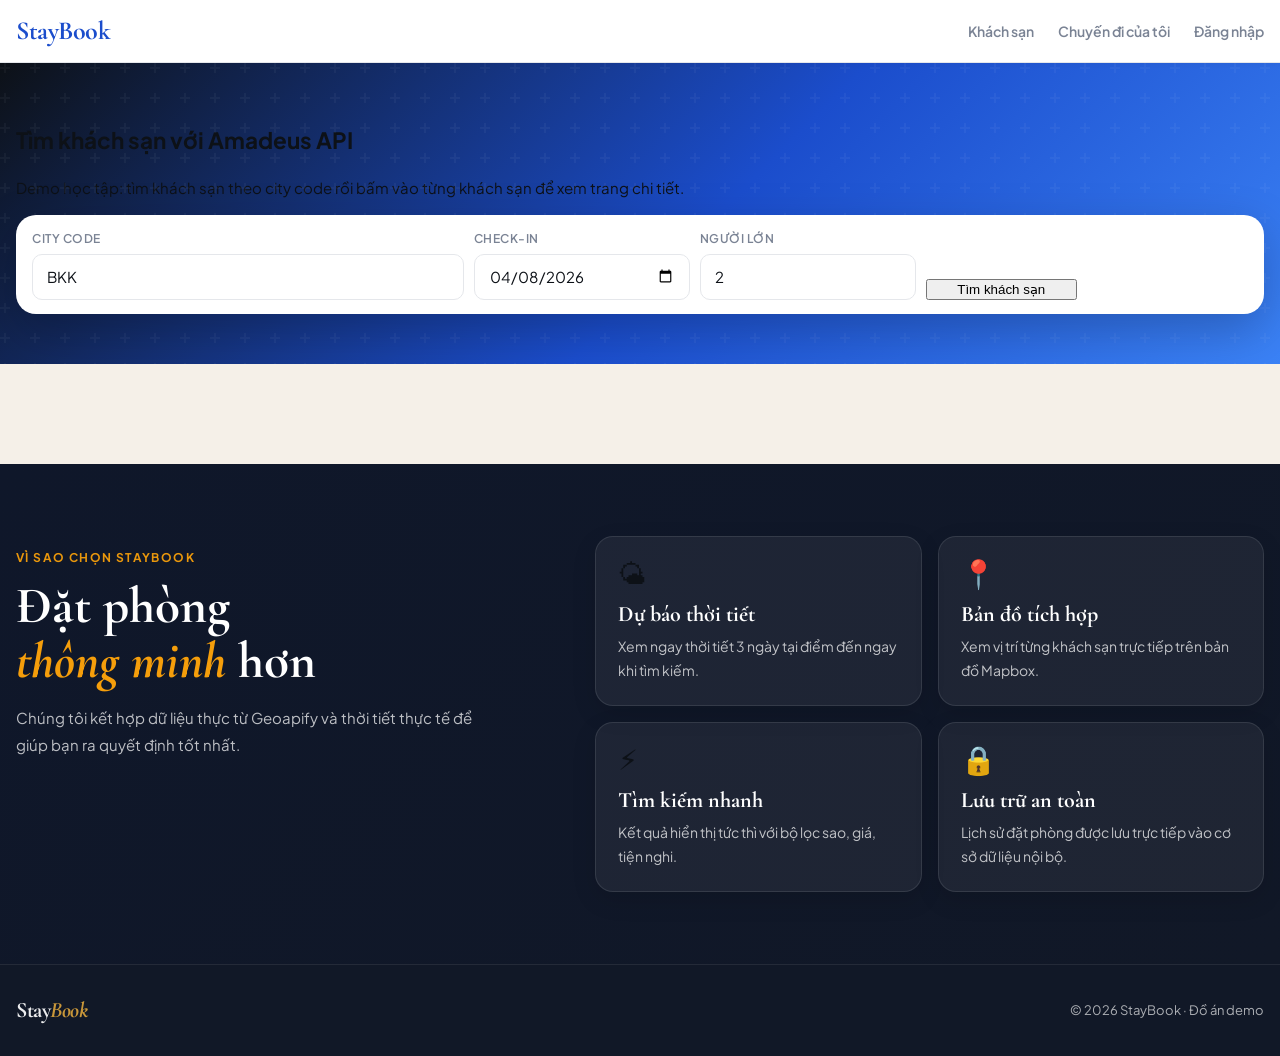
==== templates/index.html @ 20dc6d10 "Resolve merge conflict" ====
<html lang="vi">
<head>
    <meta charset="UTF-8" />
    <meta name="viewport" content="width=device-width, initial-scale=1" />
    <title>StayBook – Tìm khách sạn</title>
    <link rel="preconnect" href="https://fonts.googleapis.com">
    <link href="https://fonts.googleapis.com/css2?family=Cormorant+Garamond:ital,wght@0,400;0,600;0,700;1,400;1,600&family=Plus+Jakarta+Sans:wght@400;500;600;700&display=swap" rel="stylesheet">
    <link rel="stylesheet" href="/static/css/style.css" />
</head>
<body data-page="hotel-list">
    <header class="topbar">
        <div class="container topbar-inner">
            <div class="brand">StayBook</div>
            <nav class="topnav">
                <a href="/">Khách sạn</a>
                <a href="#">Chuyến đi của tôi</a>
                <a href="/auth-page">Đăng nhập</a>
            </nav>
        </div>
    </header>

    <main class="page">
        <section class="search-hero">
            <div class="container">
                <h1>Tìm khách sạn với Amadeus API</h1>
                <p>Demo học tập: tìm khách sạn theo city code rồi bấm vào từng khách sạn để xem trang chi tiết.</p>

                <div class="search-panel">
                    <div class="field">
                        <label>City code</label>
                        <input id="cityCode" value="BKK" placeholder="Ví dụ: BKK, PAR, SGN" />
                    </div>

                    <div class="field">
                        <label>Check-in</label>
                        <input id="checkInDate" type="date" value="2026-04-08" />
                    </div>

                    <div class="field">
                        <label>Người lớn</label>
                        <input id="adults" type="number" min="1" max="9" value="2" />
                    </div>

                    <button id="searchBtn" class="primary-btn">Tìm khách sạn</button>
                </div>
            </div>
        </section>

        <section class="container">
            <div id="hotelResults" class="hotel-grid"></div>
        </section>
    </main>
</div>

<section class="why-section">
  <div class="why-left">
    <p class="section-label">Vì sao chọn StayBook</p>
    <h2 class="section-heading">Đặt phòng<br><em>thông minh</em> hơn</h2>
    <p>Chúng tôi kết hợp dữ liệu thực từ Geoapify và thời tiết thực tế để giúp bạn ra quyết định tốt nhất.</p>
  </div>

  <div class="why-cards">
    <div class="why-card">
      <div class="why-icon">🌤</div>
      <div class="why-title">Dự báo thời tiết</div>
      <div class="why-desc">Xem ngay thời tiết 3 ngày tại điểm đến ngay khi tìm kiếm.</div>
    </div>
    <div class="why-card">
      <div class="why-icon">📍</div>
      <div class="why-title">Bản đồ tích hợp</div>
      <div class="why-desc">Xem vị trí từng khách sạn trực tiếp trên bản đồ Mapbox.</div>
    </div>
    <div class="why-card">
      <div class="why-icon">⚡</div>
      <div class="why-title">Tìm kiếm nhanh</div>
      <div class="why-desc">Kết quả hiển thị tức thì với bộ lọc sao, giá, tiện nghi.</div>
    </div>
    <div class="why-card">
      <div class="why-icon">🔒</div>
      <div class="why-title">Lưu trữ an toàn</div>
      <div class="why-desc">Lịch sử đặt phòng được lưu trực tiếp vào cơ sở dữ liệu nội bộ.</div>
    </div>
  </div>
</section>

<footer class="footer">
  <a class="brand" href="/">Stay<em>Book</em></a>
  <span>© 2026 StayBook · Đồ án demo</span>
</footer>

<script src="/static/js/hotel.js?v=3"></script>
</body>
</html>
---- static/css/style.css ----
/* ===== FONTS ===== */
@import url('https://fonts.googleapis.com/css2?family=Cormorant+Garamond:ital,wght@0,400;0,600;0,700;1,400;1,600&family=Plus+Jakarta+Sans:wght@400;500;600;700&display=swap');

/* ===== RESET & BASE ===== */
*, *::before, *::after { box-sizing: border-box; }

:root {
  --primary: #1b4dcc;
  --primary-dark: #123599;
  --primary-light: #ebf0ff;
  --accent: #c9973a;
  --text: #0d1117;
  --text-muted: #7a8394;
  --border: #e5e7eb;
  --bg: #f5f0e8;
  --white: #ffffff;
  --card-shadow: 0 2px 16px rgba(27, 77, 204, 0.08);
  --card-shadow-hover: 0 8px 32px rgba(27, 77, 204, 0.16);
  --radius: 14px;
  --radius-sm: 8px;
  --font-display: 'Cormorant Garamond', Georgia, serif;
  --font-body: 'Plus Jakarta Sans', system-ui, sans-serif;
}

body {
  margin: 0;
  font-family: var(--font-body);
  color: var(--text);
  background: var(--bg);
  font-size: 15px;
  line-height: 1.6;
}

a { color: inherit; text-decoration: none; }
.hidden { display: none !important; }

.container {
  width: min(1280px, calc(100% - 32px));
  margin: 0 auto;
}

/* ===== TOPBAR ===== */
.topbar {
  background: var(--white);
  border-bottom: 1px solid var(--border);
  position: sticky;
  top: 0;
  z-index: 100;
  box-shadow: 0 1px 8px rgba(0, 0, 0, 0.06);
}

.topbar-inner {
  display: flex;
  align-items: center;
  justify-content: space-between;
  height: 62px;
}

.brand {
  font-family: var(--font-display);
  font-size: 26px;
  font-weight: 700;
  color: var(--primary);
  letter-spacing: -0.5px;
}

.brand span,
.brand em {
  color: #c9973a;
  font-style: italic;
}

.topnav {
  display: flex;
  gap: 24px;
  font-size: 14px;
  font-weight: 600;
  color: var(--text-muted);
}

.topnav a:hover,
.topnav a.active {
  color: var(--primary);
}

/* ===== SEARCH HERO ===== */
.search-hero {
  background: linear-gradient(135deg, #0d1117 0%, #1b4dcc 55%, #3b82f6 100%);
  padding: 40px 0 50px;
  position: relative;
  overflow: hidden;
}

.search-hero::before {
  content: '';
  position: absolute;
  inset: 0;
  background: url("data:image/svg+xml,%3Csvg width='60' height='60' viewBox='0 0 60 60' xmlns='http://www.w3.org/2000/svg'%3E%3Cg fill='none' fill-rule='evenodd'%3E%3Cg fill='%23ffffff' fill-opacity='0.04'%3E%3Cpath d='M36 34v-4h-2v4h-4v2h4v4h2v-4h4v-2h-4zm0-30V0h-2v4h-4v2h4v4h2V6h4V4h-4zM6 34v-4H4v4H0v2h4v4h2v-4h4v-2H6zM6 4V0H4v4H0v2h4v4h2V6h4V4H6z'/%3E%3C/g%3E%3C/g%3E%3C/svg%3E");
}

.hero-text {
  color: white;
  margin-bottom: 24px;
  position: relative;
}

.hero-text h1 {
  font-family: var(--font-display);
  font-size: 42px;
  font-weight: 700;
  margin: 0 0 8px;
  line-height: 1.1;
  letter-spacing: -0.5px;
}

.hero-text h1 em {
  font-style: italic;
  color: #c9973a;
}

.hero-text p {
  margin: 0;
  opacity: 0.85;
  font-size: 16px;
}

/* ===== SEARCH PANEL ===== */
.search-panel {
  background: var(--white);
  border-radius: 20px;
  padding: 14px 16px;
  display: grid;
  grid-template-columns: 2fr 1fr 1fr 0.7fr 0.7fr auto;
  gap: 10px;
  align-items: end;
  box-shadow: 0 16px 48px rgba(0, 0, 0, 0.22);
  position: relative;
}

.field {
  display: flex;
  flex-direction: column;
  gap: 5px;
}

.field label {
  font-size: 12px;
  font-weight: 600;
  color: var(--text-muted);
  text-transform: uppercase;
  letter-spacing: 0.5px;
}

.field input {
  height: 46px;
  border: 1.5px solid var(--border);
  border-radius: 10px;
  padding: 0 14px;
  font-size: 15px;
  font-family: var(--font-body);
  color: var(--text);
  transition: border-color 0.2s;
  background: var(--white);
}

.field input:focus {
  outline: none;
  border-color: var(--primary);
  box-shadow: 0 0 0 3px rgba(26, 86, 219, 0.1);
}

/* ===== BUTTONS ===== */
.search-btn {
  height: 46px;
  border-radius: 10px;
  border: none;
  padding: 0 22px;
  font-weight: 700;
  font-size: 15px;
  font-family: var(--font-body);
  cursor: pointer;
  background: var(--primary);
  color: white;
  display: flex;
  align-items: center;
  gap: 8px;
  transition: background 0.2s, transform 0.15s;
  white-space: nowrap;
}

.search-btn:hover {
  background: var(--primary-dark);
  transform: translateY(-1px);
}

.search-btn.block-btn {
  width: 100%;
  justify-content: center;
  margin-top: 10px;
  height: 48px;
}

.ghost-btn {
  height: 48px;
  border-radius: 10px;
  border: 1.5px solid var(--primary);
  padding: 0 18px;
  font-weight: 600;
  font-size: 14px;
  font-family: var(--font-body);
  cursor: pointer;
  background: transparent;
  color: var(--primary);
  width: 100%;
  margin-top: 8px;
  transition: background 0.2s;
}

.ghost-btn:hover {
  background: var(--primary-light);
}

/* ===== MAIN LAYOUT ===== */
.main-layout {
  display: grid;
  grid-template-columns: 280px 1fr;
  gap: 24px;
  padding: 28px 0 60px;
  align-items: start;
}

/* ===== SIDEBAR ===== */
.sidebar {
  display: flex;
  flex-direction: column;
  gap: 12px;
}

.widget {
  background: var(--white);
  border: 1px solid var(--border);
  border-radius: var(--radius);
  padding: 16px 18px;
  box-shadow: var(--card-shadow);
}

.widget-title {
  font-size: 13px;
  font-weight: 700;
  color: var(--text);
  text-transform: uppercase;
  letter-spacing: 0.6px;
  margin-bottom: 12px;
}

/* ===== WEATHER ===== */
.weather-widget {
  background: linear-gradient(135deg, #1a56db, #3b82f6);
  color: white;
  border: none;
}

.weather-widget .widget-title {
  color: rgba(255, 255, 255, 0.75);
}

.weather-loading {
  display: flex;
  align-items: center;
  gap: 10px;
  color: rgba(255, 255, 255, 0.8);
  font-size: 14px;
}

.weather-content {
  width: 100%;
  display: flex;
  flex-direction: column;
  gap: 8px;
}

.weather-main {
  display: flex;
  align-items: center;
  gap: 12px;
}

.weather-temp {
  font-size: 44px;
  font-weight: 900;
  font-family: var(--font-display);
  color: white;
  line-height: 1;
}

.weather-icon {
  font-size: 40px;
}

.weather-city {
  font-size: 15px;
  font-weight: 600;
  color: white;
}

.weather-desc {
  font-size: 13px;
  color: rgba(255, 255, 255, 0.8);
  text-transform: capitalize;
}

.weather-row {
  display: flex;
  gap: 12px;
  flex-wrap: wrap;
  margin-top: 4px;
  padding-top: 10px;
  border-top: 1px solid rgba(255, 255, 255, 0.2);
}

.weather-pill {
  background: rgba(255, 255, 255, 0.18);
  border-radius: 20px;
  padding: 3px 10px;
  font-size: 12px;
  color: white;
  font-weight: 500;
}

.weather-error {
  color: rgba(255, 255, 255, 0.7);
  font-size: 13px;
}

.forecast-grid {
  display: grid;
  grid-template-columns: 1fr;
  gap: 10px;
}

.forecast-day {
  width: 100%;
  background: rgba(255, 255, 255, 0.12);
  border: 1px solid rgba(255, 255, 255, 0.14);
  border-radius: 14px;
  padding: 14px 16px;
  text-align: center;
}

.forecast-date {
  font-weight: 700;
  margin-bottom: 6px;
}

.forecast-temp {
  font-weight: 700;
  margin-top: 4px;
}

.forecast-desc {
  font-size: 13px;
  opacity: 0.95;
  margin-top: 4px;
}

.forecast-meta {
  font-size: 12px;
  opacity: 0.85;
  margin-top: 6px;
}

/* ===== FILTERS ===== */
.range-labels {
  display: flex;
  justify-content: space-between;
  font-size: 12px;
  color: var(--text-muted);
  margin-bottom: 8px;
}

.range-input {
  width: 100%;
  -webkit-appearance: none;
  height: 4px;
  background: var(--border);
  border-radius: 4px;
  outline: none;
}

.range-input::-webkit-slider-thumb {
  -webkit-appearance: none;
  width: 18px;
  height: 18px;
  border-radius: 50%;
  background: var(--primary);
  cursor: pointer;
  border: 2px solid white;
  box-shadow: 0 0 0 2px var(--primary);
}

.star-filter {
  display: flex;
  flex-direction: column;
  gap: 6px;
}

.star-chip {
  display: flex;
  align-items: center;
  gap: 8px;
  padding: 8px 10px;
  border-radius: var(--radius-sm);
  cursor: pointer;
  font-size: 14px;
  transition: background 0.15s;
  color: var(--text);
}

.star-chip:hover {
  background: var(--primary-light);
}

.star-chip input {
  accent-color: var(--primary);
  cursor: pointer;
}

.star-chip.active {
  background: var(--primary-light);
  color: var(--primary);
  font-weight: 600;
}

.amenity-list {
  display: flex;
  flex-direction: column;
  gap: 4px;
}

.amenity-item {
  display: flex;
  align-items: center;
  gap: 8px;
  padding: 7px 10px;
  border-radius: var(--radius-sm);
  cursor: pointer;
  font-size: 14px;
  transition: background 0.15s;
}

.amenity-item:hover {
  background: var(--primary-light);
}

.amenity-item input {
  accent-color: var(--primary);
  cursor: pointer;
}

.apply-filter-btn {
  background: var(--primary);
  color: white;
  border: none;
  border-radius: var(--radius);
  padding: 12px;
  font-weight: 700;
  font-size: 14px;
  font-family: var(--font-body);
  cursor: pointer;
  transition: background 0.2s;
}

.apply-filter-btn:hover {
  background: var(--primary-dark);
}

/* ===== RESULTS AREA ===== */
.results-area {
  min-width: 0;
}

.results-topbar {
  display: flex;
  align-items: center;
  justify-content: space-between;
  margin-bottom: 16px;
  padding: 10px 14px;
  background: var(--white);
  border-radius: var(--radius);
  border: 1px solid var(--border);
}

.results-count {
  font-weight: 600;
  color: var(--text);
}

.results-count strong {
  color: var(--primary);
}

.sort-row {
  display: flex;
  align-items: center;
  gap: 8px;
  font-size: 14px;
  color: var(--text-muted);
}

.sort-select {
  border: 1.5px solid var(--border);
  border-radius: var(--radius-sm);
  padding: 6px 10px;
  font-size: 14px;
  font-family: var(--font-body);
  color: var(--text);
  background: var(--white);
  cursor: pointer;
}

.sort-select:focus {
  outline: none;
  border-color: var(--primary);
}

/* ===== HOTEL LIST ===== */
.hotel-list {
  display: flex;
  flex-direction: column;
  gap: 14px;
}

.hotel-card {
  background: var(--white);
  border: 1px solid var(--border);
  border-radius: var(--radius);
  box-shadow: var(--card-shadow);
  display: grid;
  grid-template-columns: 240px 1fr auto;
  overflow: hidden;
  transition: box-shadow 0.2s, transform 0.2s;
  animation: slideIn 0.3s ease forwards;
  opacity: 0;
}

@keyframes slideIn {
  from {
    opacity: 0;
    transform: translateY(12px);
  }
  to {
    opacity: 1;
    transform: translateY(0);
  }
}

.hotel-card:hover {
  box-shadow: var(--card-shadow-hover);
  transform: translateY(-2px);
}

.hotel-card-image {
  position: relative;
  background: #dbeafe;
  overflow: hidden;
  min-height: 200px;
}

.hotel-card-image img {
  width: 100%;
  height: 100%;
  object-fit: cover;
  display: block;
  transition: transform 0.4s;
}

.hotel-card:hover .hotel-card-image img {
  transform: scale(1.05);
}

.image-placeholder {
  width: 100%;
  height: 100%;
  display: grid;
  place-items: center;
  color: #1d4ed8;
  font-size: 36px;
  background: linear-gradient(135deg, #dbeafe, #bfdbfe);
}

.hotel-card-body {
  padding: 18px 20px;
  display: flex;
  flex-direction: column;
  gap: 8px;
  min-width: 0;
}

.hotel-card-body h3 {
  margin: 0;
  font-size: 18px;
  font-weight: 700;
  color: var(--text);
  white-space: nowrap;
  overflow: hidden;
  text-overflow: ellipsis;
}

.hotel-location {
  display: flex;
  align-items: center;
  gap: 4px;
  font-size: 13px;
  color: var(--text-muted);
}

.hotel-location svg {
  flex-shrink: 0;
}

.hotel-highlights {
  display: flex;
  gap: 6px;
  flex-wrap: wrap;
  margin-top: 4px;
}

.highlight-tag {
  background: var(--primary-light);
  color: var(--primary);
  border-radius: 20px;
  padding: 3px 10px;
  font-size: 12px;
  font-weight: 600;
}

.hotel-country-tag {
  background: #f0fdf4;
  color: #15803d;
  border-radius: 20px;
  padding: 3px 10px;
  font-size: 12px;
  font-weight: 600;
}

.hotel-amenities-preview {
  display: flex;
  gap: 12px;
  flex-wrap: wrap;
  margin-top: 4px;
  font-size: 13px;
  color: var(--text-muted);
}

.amenity-icon {
  display: flex;
  align-items: center;
  gap: 4px;
}

.hotel-card-price {
  padding: 16px 18px;
  display: flex;
  flex-direction: column;
  align-items: flex-end;
  justify-content: space-between;
  min-width: 180px;
  border-left: 1px solid var(--border);
  background: #fafbff;
}

.price-night {
  font-size: 11px;
  color: var(--text-muted);
  text-align: right;
  font-weight: 500;
}

.price-value {
  font-size: 26px;
  font-weight: 800;
  color: var(--accent);
  text-align: right;
  line-height: 1.1;
}

.price-note {
  font-size: 11px;
  color: var(--text-muted);
  text-align: right;
}

.card-detail-btn {
  display: inline-flex;
  align-items: center;
  justify-content: center;
  background: var(--primary);
  color: white;
  border-radius: 10px;
  padding: 10px 18px;
  font-weight: 700;
  font-size: 14px;
  transition: background 0.2s;
  white-space: nowrap;
}

.card-detail-btn:hover {
  background: var(--primary-dark);
}

.rating-badge {
  display: inline-flex;
  align-items: center;
  gap: 6px;
  background: #16a34a;
  color: white;
  border-radius: 8px;
  padding: 4px 10px;
  font-size: 13px;
  font-weight: 700;
}

.rating-badge.no-rating {
  background: #94a3b8;
}

/* ===== EMPTY / LOADING ===== */
.empty-state {
  background: var(--white);
  border: 1px solid var(--border);
  border-radius: var(--radius);
  padding: 60px 24px;
  text-align: center;
}

.empty-icon {
  font-size: 56px;
  margin-bottom: 12px;
}

.empty-state p {
  color: var(--text-muted);
  font-size: 15px;
}

.loading-card,
.empty-card {
  background: var(--white);
  border: 1px solid var(--border);
  border-radius: var(--radius);
  padding: 40px 24px;
  text-align: center;
  color: var(--text-muted);
  display: flex;
  align-items: center;
  justify-content: center;
  gap: 12px;
}

.spinner {
  width: 22px;
  height: 22px;
  border: 2.5px solid var(--border);
  border-top-color: var(--primary);
  border-radius: 50%;
  animation: spin 0.7s linear infinite;
  flex-shrink: 0;
}

@keyframes spin {
  to {
    transform: rotate(360deg);
  }
}

/* ===== DETAIL PAGE ===== */
.page {
  padding-bottom: 60px;
}

.breadcrumb {
  display: flex;
  align-items: center;
  gap: 6px;
  font-size: 13px;
  color: var(--text-muted);
  margin: 20px 0 18px;
}

.breadcrumb a:hover {
  color: var(--primary);
}

.bc-sep {
  color: var(--border);
}

.detail-header {
  margin-bottom: 20px;
}

.hotel-title-row {
  display: flex;
  justify-content: space-between;
  align-items: flex-start;
  gap: 16px;
  margin-bottom: 18px;
}

.title-block h1 {
  font-family: var(--font-display);
  font-size: 36px;
  font-weight: 900;
  margin: 0 0 8px;
  color: var(--text);
}

.hotel-meta-row {
  display: flex;
  align-items: center;
  gap: 10px;
  flex-wrap: wrap;
}

.stars {
  color: #f59e0b;
  font-size: 16px;
  letter-spacing: 1px;
}

.meta-dot {
  color: var(--border);
}

.hotel-address {
  display: flex;
  align-items: center;
  gap: 4px;
  color: var(--text-muted);
  font-size: 14px;
}

.rating-box {
  background: var(--primary-light);
  border-radius: 14px;
  padding: 14px 18px;
  display: flex;
  gap: 12px;
  align-items: center;
  min-width: 170px;
}

.rating-score {
  width: 56px;
  height: 56px;
  border-radius: 12px;
  background: var(--primary);
  color: white;
  display: grid;
  place-items: center;
  font-size: 22px;
  font-weight: 800;
  font-family: var(--font-display);
}

.rating-label {
  font-weight: 700;
  color: var(--text);
}

.rating-sub {
  font-size: 12px;
  color: var(--text-muted);
}

.rating-empty {
  font-weight: 600;
  color: var(--text-muted);
}

/* ===== GALLERY ===== */
.gallery-grid {
  display: grid;
  grid-template-columns: 2fr 1fr;
  gap: 10px;
  border-radius: 18px;
  overflow: hidden;
}

.gallery-main {
  min-height: 420px;
  background: var(--border);
  overflow: hidden;
}

.gallery-main img {
  width: 100%;
  height: 100%;
  object-fit: cover;
  display: block;
}

.gallery-side {
  display: grid;
  grid-template-columns: 1fr 1fr;
  gap: 10px;
}

.gallery-thumb {
  min-height: 204px;
  background: var(--border);
  overflow: hidden;
}

.gallery-thumb img {
  width: 100%;
  height: 100%;
  object-fit: cover;
  display: block;
}

.no-image {
  display: grid;
  place-items: center;
  color: var(--text-muted);
  font-size: 14px;
  min-height: 280px;
}

/* ===== DETAIL LAYOUT ===== */
.detail-layout {
  display: grid;
  grid-template-columns: minmax(0, 1fr) 320px;
  gap: 24px;
  align-items: start;
  margin-top: 24px;
}

.section-card {
  background: var(--white);
  border: 1px solid var(--border);
  border-radius: var(--radius);
  padding: 22px;
  margin-bottom: 16px;
  box-shadow: var(--card-shadow);
}

.section-card h2 {
  font-family: var(--font-display);
  font-size: 22px;
  font-weight: 700;
  margin: 0 0 14px;
  color: var(--text);
}

.weather-detail-card {
  background: linear-gradient(135deg, #1a56db, #3b82f6);
  border: none;
}

.weather-detail-card h2,
.weather-detail-card .weather-content {
  color: white;
}

.section-head {
  display: flex;
  align-items: center;
  justify-content: space-between;
  gap: 16px;
  margin-bottom: 14px;
}

.section-head h2 {
  margin: 0;
}

.chips {
  display: flex;
  flex-wrap: wrap;
  gap: 8px;
}

.chip {
  background: var(--primary-light);
  color: var(--primary);
  border-radius: 20px;
  padding: 6px 14px;
  font-size: 13px;
  font-weight: 600;
}

.muted-text {
  color: var(--text-muted);
  line-height: 1.7;
}

.muted-label {
  font-size: 13px;
  color: var(--text-muted);
  margin-bottom: 4px;
}

/* ===== BOOKING CARD ===== */
.booking-card {
  background: var(--white);
  border: 1px solid var(--border);
  border-radius: var(--radius);
  padding: 22px;
  box-shadow: var(--card-shadow);
  position: sticky;
  top: 80px;
}

.booking-card-top {
  padding-bottom: 16px;
  border-bottom: 1px solid var(--border);
  margin-bottom: 14px;
}

.price-from {
  font-size: 34px;
  font-weight: 900;
  color: var(--accent);
  font-family: var(--font-display);
  line-height: 1.1;
  margin-bottom: 4px;
}

.side-note {
  margin-top: 14px;
  font-size: 12px;
  color: var(--text-muted);
  line-height: 1.6;
  padding-top: 12px;
  border-top: 1px solid var(--border);
}

/* ===== OFFERS ===== */
.offer-card {
  background: var(--white);
  border: 1.5px solid var(--border);
  border-radius: var(--radius);
  padding: 18px 20px;
  display: flex;
  justify-content: space-between;
  gap: 20px;
  margin-top: 12px;
  transition: border-color 0.2s, box-shadow 0.2s;
}

.offer-card:hover {
  border-color: var(--primary);
  box-shadow: 0 0 0 3px rgba(26, 86, 219, 0.07);
}

.offer-left h3 {
  margin: 0 0 8px;
  font-size: 17px;
  font-weight: 700;
}

.offer-left p {
  margin: 0;
  color: var(--text-muted);
  font-size: 14px;
}

.offer-tags {
  display: flex;
  flex-wrap: wrap;
  gap: 6px;
  margin-top: 10px;
}

.tag {
  background: var(--primary-light);
  color: var(--primary);
  border-radius: 20px;
  padding: 3px 10px;
  font-size: 12px;
  font-weight: 600;
}

.offer-policy {
  margin-top: 10px;
  color: #059669;
  font-size: 13px;
  font-weight: 600;
}

.offer-right {
  min-width: 160px;
  display: flex;
  flex-direction: column;
  align-items: flex-end;
  justify-content: center;
  gap: 6px;
}

.price-total {
  font-size: 24px;
  font-weight: 800;
  color: var(--accent);
}

.inline-btn {
  display: inline-flex;
  align-items: center;
  justify-content: center;
  background: var(--primary);
  color: white;
  border-radius: 10px;
  padding: 9px 16px;
  font-weight: 700;
  font-size: 14px;
  transition: background 0.2s;
}

.inline-btn:hover {
  background: var(--primary-dark);
}

/* ===== SENTIMENT ===== */
.sentiment-list {
  display: grid;
  gap: 12px;
}

.sentiment-item {
  display: grid;
  grid-template-columns: 130px 1fr 44px;
  align-items: center;
  gap: 10px;
}

.sentiment-label {
  font-size: 14px;
  font-weight: 600;
  text-transform: capitalize;
}

.sentiment-bar {
  height: 8px;
  background: var(--border);
  border-radius: 99px;
  overflow: hidden;
}

.sentiment-fill {
  height: 100%;
  background: linear-gradient(90deg, var(--primary), #60a5fa);
  border-radius: 99px;
}

.sentiment-value {
  font-weight: 700;
  font-size: 13px;
  text-align: right;
  color: var(--primary);
}

/* ===== WHY SECTION ===== */
.why-section {
  background: linear-gradient(135deg, #0f172a 0%, #111827 100%);
  padding: 72px max(16px, calc((100vw - 1280px) / 2 + 16px));
  margin-top: 40px;
  display: grid;
  grid-template-columns: minmax(280px, 0.9fr) minmax(0, 1.1fr);
  gap: 32px;
  align-items: start;
}

.why-left .section-label {
  color: rgba(245, 158, 11, 0.95);
  font-size: 12px;
  font-weight: 700;
  letter-spacing: 1.4px;
  text-transform: uppercase;
  margin-bottom: 12px;
}

.why-left .section-heading {
  margin: 0;
  color: #ffffff;
  font-family: var(--font-display);
  font-size: clamp(32px, 4vw, 52px);
  line-height: 1.08;
}

.why-left .section-heading em {
  color: #f59e0b;
  font-style: italic;
}

.why-left p:last-child {
  color: rgba(255, 255, 255, 0.72);
  font-size: 15px;
  line-height: 1.75;
  margin-top: 16px;
  max-width: 460px;
}

.why-cards {
  display: grid;
  grid-template-columns: repeat(2, minmax(0, 1fr));
  gap: 16px;
}

.why-card {
  background: rgba(255, 255, 255, 0.06);
  border: 1px solid rgba(255, 255, 255, 0.1);
  border-radius: 18px;
  padding: 22px;
  box-shadow: 0 8px 24px rgba(0, 0, 0, 0.12);
  transition: transform 0.2s ease, background 0.2s ease, border-color 0.2s ease;
}

.why-card:hover {
  transform: translateY(-3px);
  background: rgba(255, 255, 255, 0.1);
  border-color: rgba(245, 158, 11, 0.35);
}

.why-icon {
  font-size: 28px;
  margin-bottom: 14px;
  line-height: 1;
}

.why-title {
  color: #ffffff;
  font-family: var(--font-display);
  font-size: 22px;
  font-weight: 700;
  margin-bottom: 8px;
  line-height: 1.2;
}

.why-desc {
  color: rgba(255, 255, 255, 0.72);
  font-size: 14px;
  line-height: 1.7;
}

/* ===== FOOTER ===== */
.footer {
  background: #111827;
  border-top: 1px solid rgba(255, 255, 255, 0.08);
  padding: 28px 16px;
  display: flex;
  align-items: center;
  justify-content: space-between;
  font-size: 13px;
  color: rgba(255, 255, 255, 0.65);
}

.footer .brand {
  font-size: 22px;
  color: rgba(255, 255, 255, 0.92);
}

/* ===== WEATHER TIP ===== */
.weather-tip {
  display: flex;
  align-items: flex-start;
  gap: 10px;
  margin-top: 12px;
  padding: 12px 14px;
  background: rgba(255, 255, 255, 0.18);
  border: 1px solid rgba(255, 255, 255, 0.22);
  border-radius: 12px;
  font-size: 13px;
  color: white;
  line-height: 1.55;
}

.weather-tip-icon {
  font-size: 20px;
  flex-shrink: 0;
  line-height: 1.2;
}

.weather-tip-text {
  font-weight: 500;
  color: rgba(255,255,255,.93);
}

/* ===== PAGINATION ===== */
.pagination {
  display: flex;
  align-items: center;
  justify-content: center;
  gap: 6px;
  padding: 24px 0 8px;
  flex-wrap: wrap;
}

.page-btn {
  min-width: 40px;
  height: 40px;
  border-radius: 10px;
  border: 1.5px solid var(--border);
  background: var(--white);
  color: var(--text);
  font-family: var(--font-body);
  font-size: 14px;
  font-weight: 600;
  cursor: pointer;
  padding: 0 12px;
  transition: all 0.15s;
}

.page-btn:hover {
  border-color: var(--primary);
  color: var(--primary);
  background: var(--primary-light);
}

.page-btn.active {
  background: var(--primary);
  color: white;
  border-color: var(--primary);
}

/* ===== RESPONSIVE ===== */
@media (max-width: 1100px) {
  .main-layout {
    grid-template-columns: 240px 1fr;
  }

  .hotel-card {
    grid-template-columns: 200px 1fr auto;
  }
}

@media (max-width: 900px) {
  .main-layout {
    grid-template-columns: 1fr;
  }

  #sidebar {
    display: none;
  }

  .search-panel {
    grid-template-columns: 1fr 1fr 1fr;
  }

  .detail-layout {
    grid-template-columns: 1fr;
  }

  .booking-card {
    position: static;
  }

  .why-section {
    grid-template-columns: 1fr;
    gap: 24px;
    padding-top: 56px;
    padding-bottom: 56px;
  }

  .why-cards {
    grid-template-columns: 1fr;
  }

  .footer {
    flex-direction: column;
    gap: 8px;
    text-align: center;
  }
}

@media (max-width: 680px) {
  .search-panel {
    grid-template-columns: 1fr 1fr;
  }

  .hotel-card {
    grid-template-columns: 1fr;
  }

  .hotel-card-image {
    min-height: 180px;
  }

  .hotel-card-price {
    border-left: none;
    border-top: 1px solid var(--border);
    flex-direction: row;
    align-items: center;
    min-width: unset;
  }

  .gallery-grid {
    grid-template-columns: 1fr;
  }

  .hero-text h1 {
    font-size: 30px;
  }

  .hotel-title-row {
    flex-direction: column;
  }

  .detail-layout {
    gap: 16px;
  }

  .topnav {
    gap: 14px;
    font-size: 13px;
  }
}
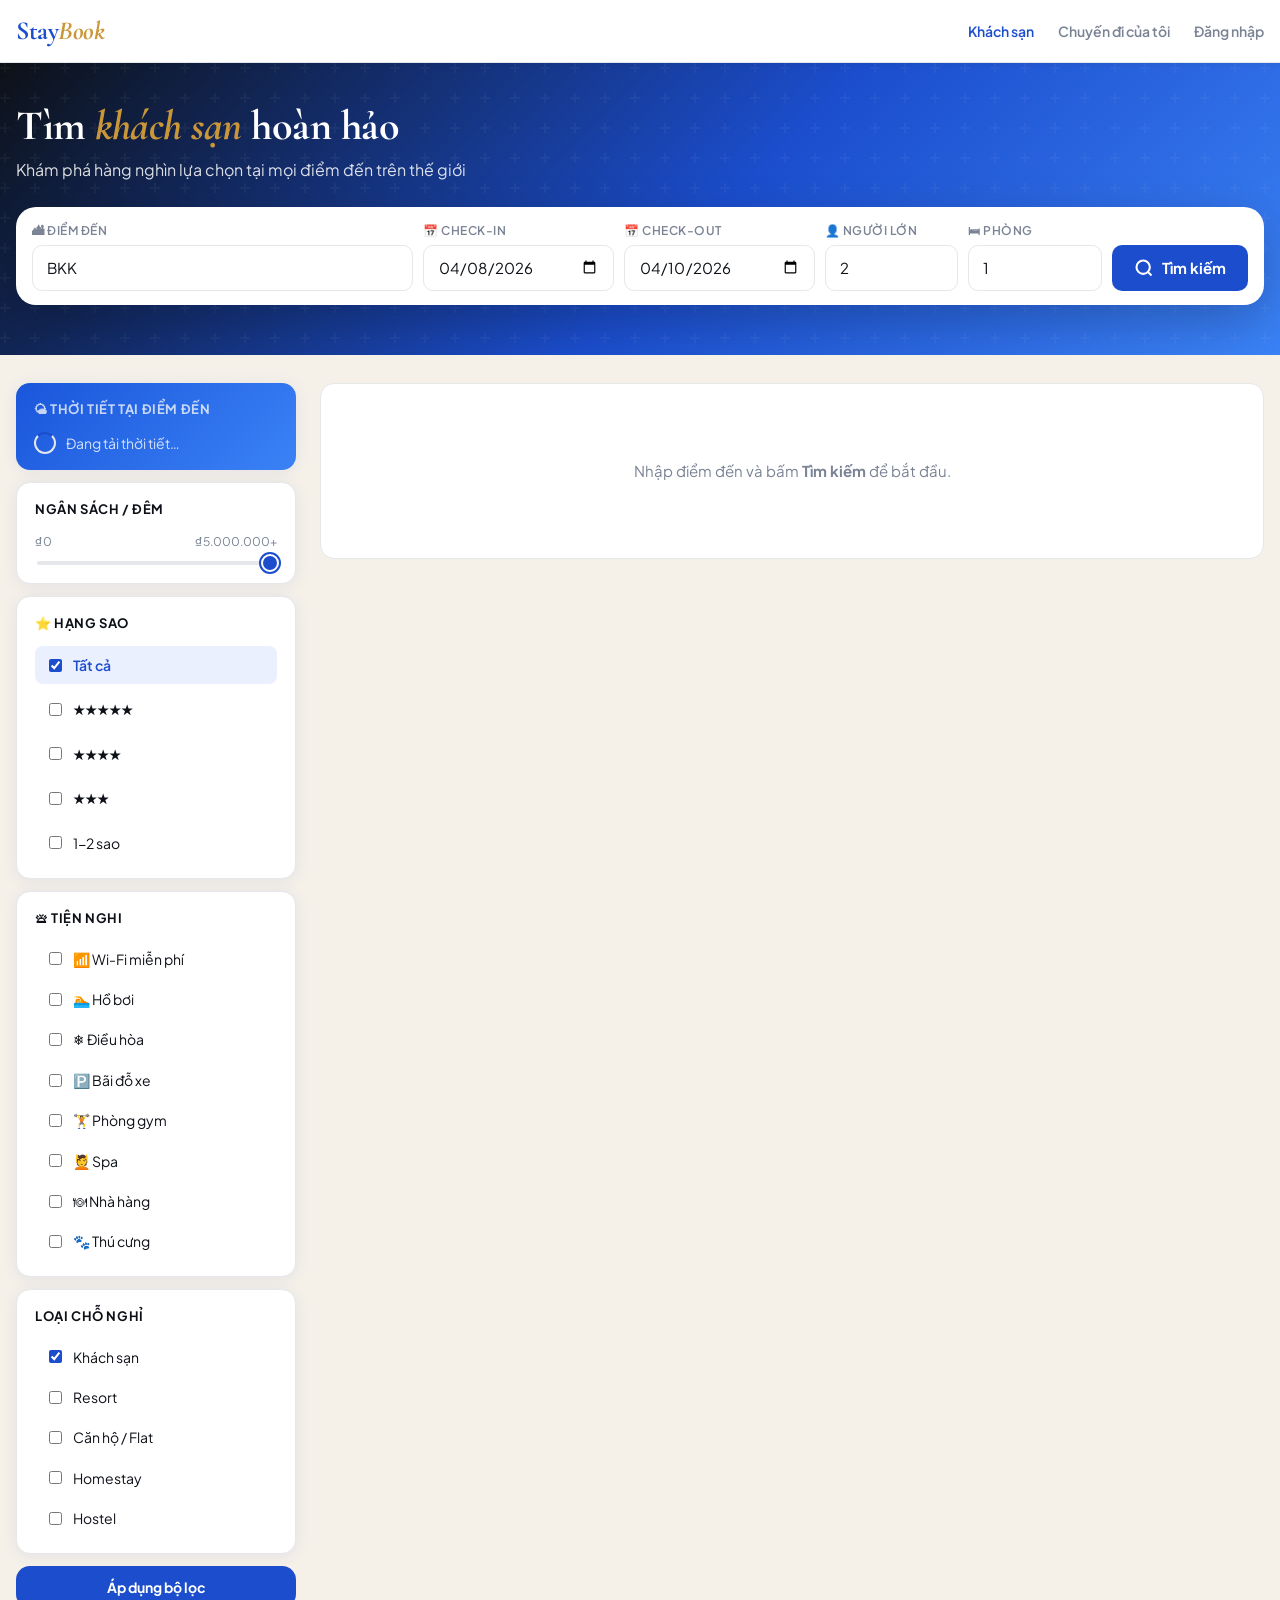
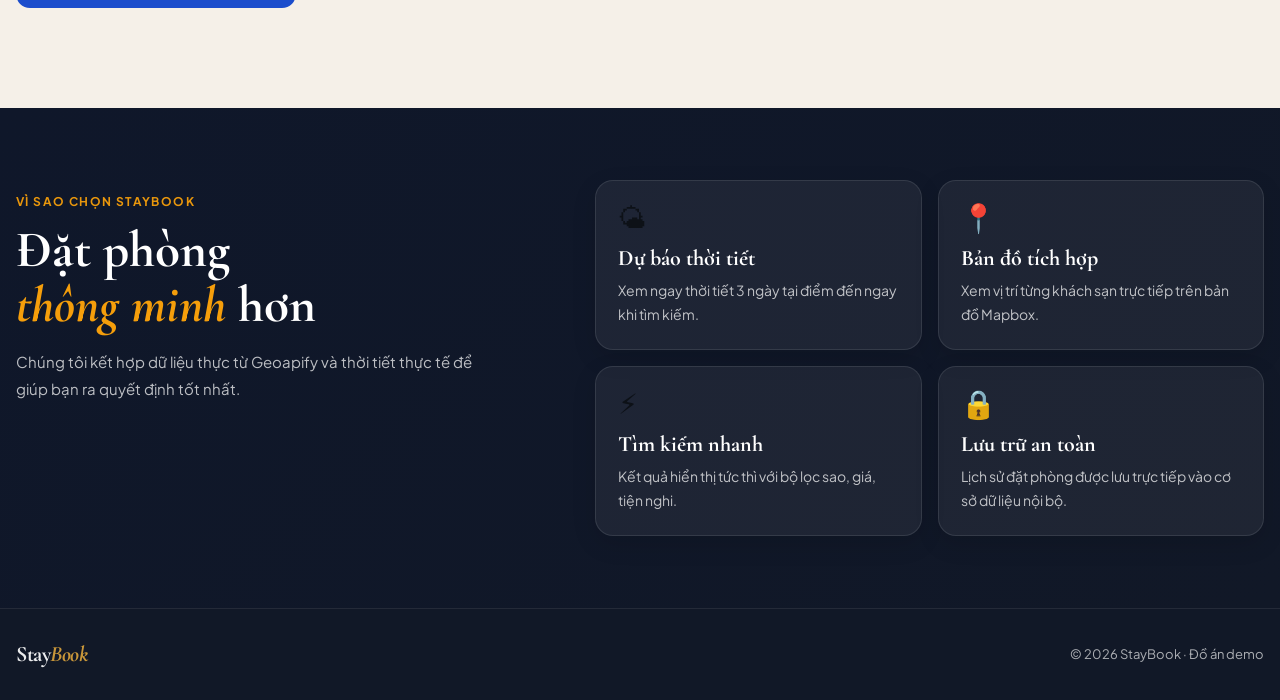
==== commit 374a0553: "fix merge" ====
--- a/templates/index.html
+++ b/templates/index.html
@@ -8,47 +8,126 @@
     <link rel="stylesheet" href="/static/css/style.css" />
 </head>
 <body data-page="hotel-list">
-    <header class="topbar">
-        <div class="container topbar-inner">
-            <div class="brand">StayBook</div>
-            <nav class="topnav">
-                <a href="/">Khách sạn</a>
-                <a href="#">Chuyến đi của tôi</a>
-                <a href="/auth-page">Đăng nhập</a>
-            </nav>
+
+<header class="topbar">
+    <div class="container topbar-inner">
+        <a class="brand" href="/">Stay<span>Book</span></a>
+        <nav class="topnav">
+            <a href="/" class="active">Khách sạn</a>
+            <a href="#">Chuyến đi của tôi</a>
+            <a href="#">Đăng nhập</a>
+        </nav>
+    </div>
+</header>
+
+<section class="search-hero">
+    <div class="container">
+        <div class="hero-text">
+            <h1>Tìm <em>khách sạn</em> hoàn hảo</h1>
+            <p>Khám phá hàng nghìn lựa chọn tại mọi điểm đến trên thế giới</p>
         </div>
-    </header>
 
-    <main class="page">
-        <section class="search-hero">
-            <div class="container">
-                <h1>Tìm khách sạn với Amadeus API</h1>
-                <p>Demo học tập: tìm khách sạn theo city code rồi bấm vào từng khách sạn để xem trang chi tiết.</p>
+        <div class="search-panel">
+            <div class="field field-city">
+                <label>🏙 Điểm đến</label>
+                <input id="cityCode" value="BKK" placeholder="Ví dụ: BKK, HAN, SGN, PAR…" />
+            </div>
+            <div class="field">
+                <label>📅 Check-in</label>
+                <input id="checkInDate" type="date" value="2026-04-08" />
+            </div>
+            <div class="field">
+                <label>📅 Check-out</label>
+                <input id="checkOutDate" type="date" value="2026-04-10" />
+            </div>
+            <div class="field field-sm">
+                <label>👤 Người lớn</label>
+                <input id="adults" type="number" min="1" max="9" value="2" />
+            </div>
+            <div class="field field-sm">
+                <label>🛏 Phòng</label>
+                <input id="rooms" type="number" min="1" max="9" value="1" />
+            </div>
+            <button id="searchBtn" class="search-btn">
+                <svg width="20" height="20" viewBox="0 0 24 24" fill="none" stroke="currentColor" stroke-width="2.5"><circle cx="11" cy="11" r="8"/><path d="m21 21-4.35-4.35"/></svg>
+                Tìm kiếm
+            </button>
+        </div>
+    </div>
+</section>
 
-                <div class="search-panel">
-                    <div class="field">
-                        <label>City code</label>
-                        <input id="cityCode" value="BKK" placeholder="Ví dụ: BKK, PAR, SGN" />
-                    </div>
+<div class="main-layout container">
+    <aside class="sidebar" id="sidebar">
+        <div class="widget weather-widget" id="weatherWidget">
+            <div class="widget-title">🌤 Thời tiết tại điểm đến</div>
+            <div id="weatherContent" class="weather-loading">
+                <div class="spinner"></div>
+                <span>Đang tải thời tiết…</span>
+            </div>
+        </div>
 
-                    <div class="field">
-                        <label>Check-in</label>
-                        <input id="checkInDate" type="date" value="2026-04-08" />
-                    </div>
+        <div class="widget">
+            <div class="widget-title">Ngân sách / đêm</div>
+            <div class="range-labels">
+                <span id="budgetMin">₫0</span>
+                <span id="budgetMax">₫5.000.000+</span>
+            </div>
+            <input type="range" id="budgetRange" min="0" max="5000000" step="100000" value="5000000" class="range-input" />
+        </div>
 
-                    <div class="field">
-                        <label>Người lớn</label>
-                        <input id="adults" type="number" min="1" max="9" value="2" />
-                    </div>
+        <div class="widget">
+            <div class="widget-title">⭐ Hạng sao</div>
+            <div class="star-filter" id="starFilter">
+                <label class="star-chip active"><input type="checkbox" value="all" checked> Tất cả</label>
+                <label class="star-chip"><input type="checkbox" value="5"> ★★★★★</label>
+                <label class="star-chip"><input type="checkbox" value="4"> ★★★★</label>
+                <label class="star-chip"><input type="checkbox" value="3"> ★★★</label>
+                <label class="star-chip"><input type="checkbox" value="1"> 1-2 sao</label>
+            </div>
+        </div>
 
-                    <button id="searchBtn" class="primary-btn">Tìm khách sạn</button>
-                </div>
+        <div class="widget">
+            <div class="widget-title">🛎 Tiện nghi</div>
+            <div class="amenity-list" id="amenityFilter">
+                <!-- Loaded dynamically from /api/amenities -->
+                <div style="font-size:13px;color:var(--text-muted);padding:4px 0">Đang tải tiện nghi…</div>
             </div>
-        </section>
+        </div>
 
-        <section class="container">
-            <div id="hotelResults" class="hotel-grid"></div>
-        </section>
+        <div class="widget">
+            <div class="widget-title">Loại chỗ nghỉ</div>
+            <div class="amenity-list">
+                <label class="amenity-item"><input type="checkbox" value="hotel" checked> Khách sạn</label>
+                <label class="amenity-item"><input type="checkbox" value="resort"> Resort</label>
+                <label class="amenity-item"><input type="checkbox" value="apartment"> Căn hộ / Flat</label>
+                <label class="amenity-item"><input type="checkbox" value="homestay"> Homestay</label>
+                <label class="amenity-item"><input type="checkbox" value="hostel"> Hostel</label>
+            </div>
+        </div>
+
+        <button class="apply-filter-btn" id="applyFilter">Áp dụng bộ lọc</button>
+    </aside>
+
+    <main class="results-area">
+        <div class="results-topbar" id="resultsTopbar" style="display:none">
+            <div id="resultsCount" class="results-count"></div>
+            <div class="sort-row">
+                <span>Sắp xếp:</span>
+                <select id="sortSelect" class="sort-select">
+                    <option value="default">Phù hợp nhất</option>
+                    <option value="price-asc">Giá tăng dần</option>
+                    <option value="price-desc">Giá giảm dần</option>
+                    <option value="name-asc">Tên A→Z</option>
+                </select>
+            </div>
+        </div>
+
+        <div id="hotelResults" class="hotel-list">
+            <div class="empty-state">
+                <div class="empty-icon"></div>
+                <p>Nhập điểm đến và bấm <strong>Tìm kiếm</strong> để bắt đầu.</p>
+            </div>
+        </div>
     </main>
 </div>
 
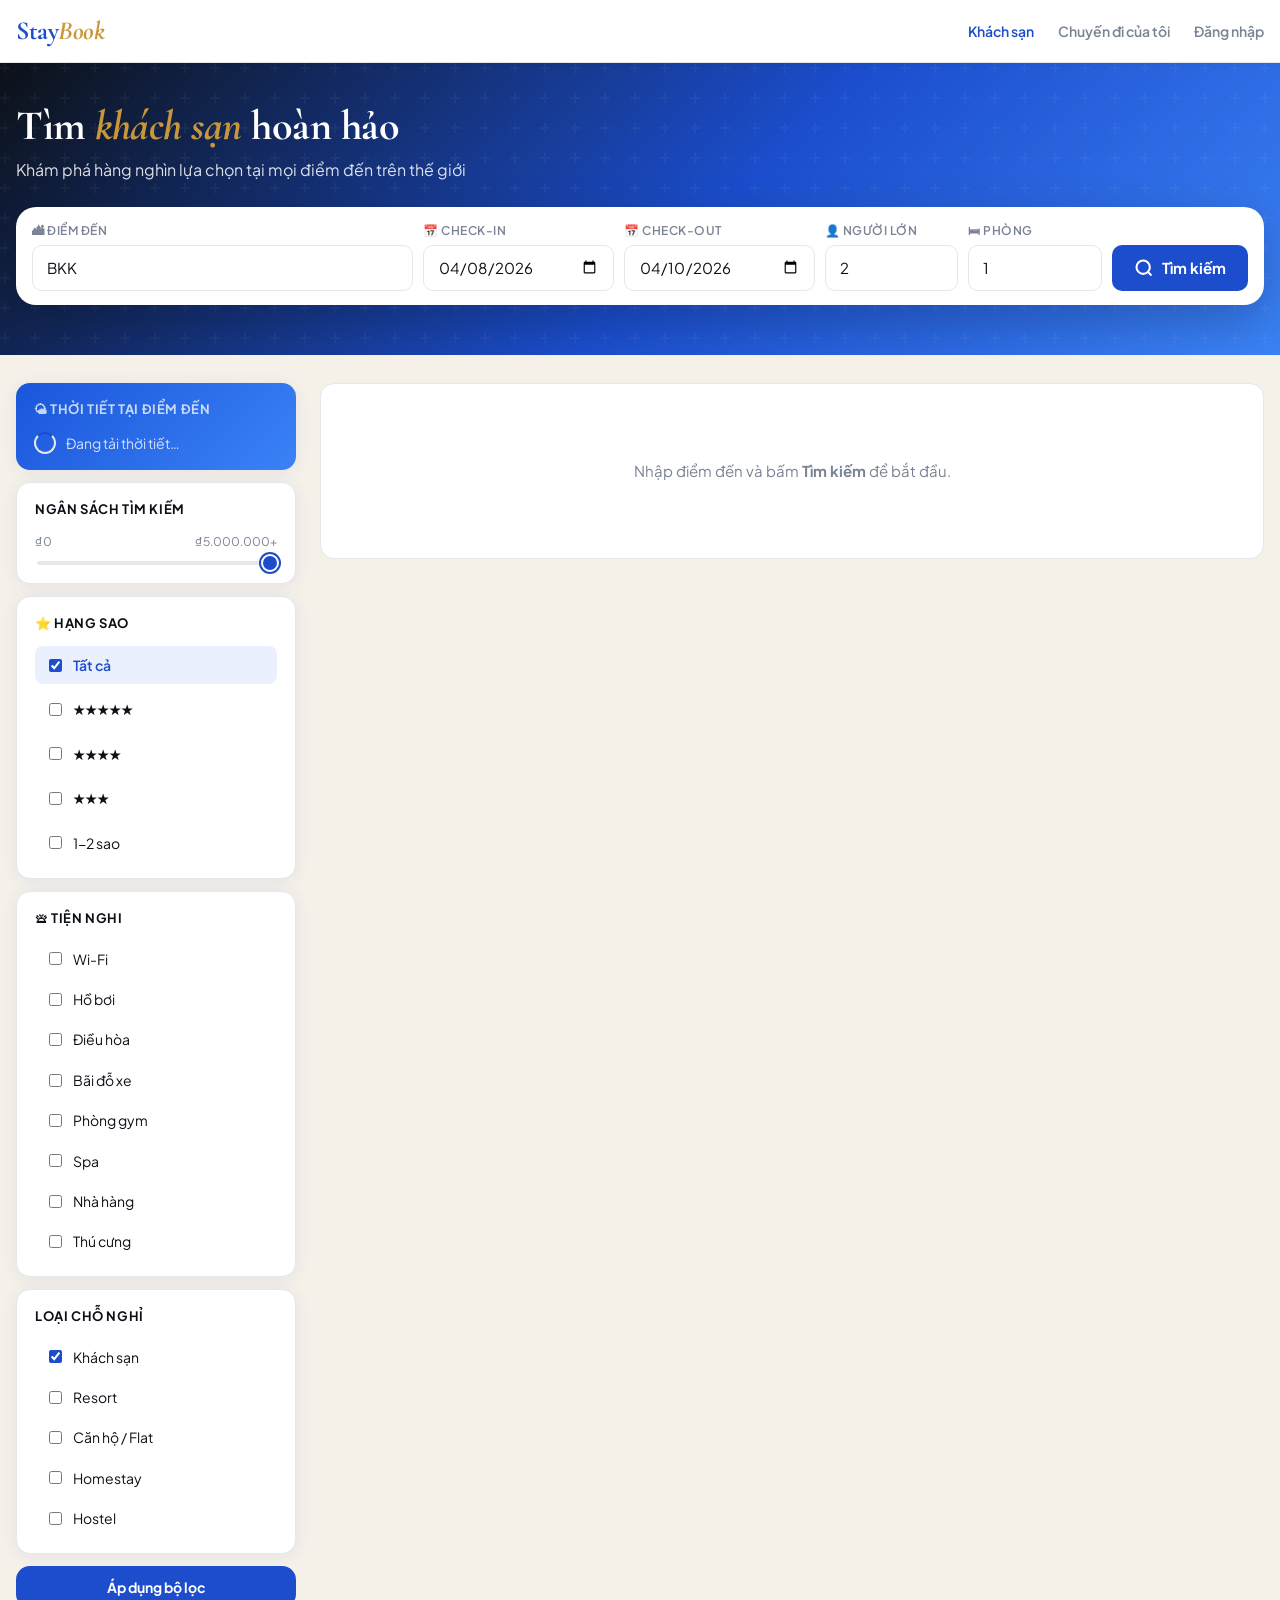
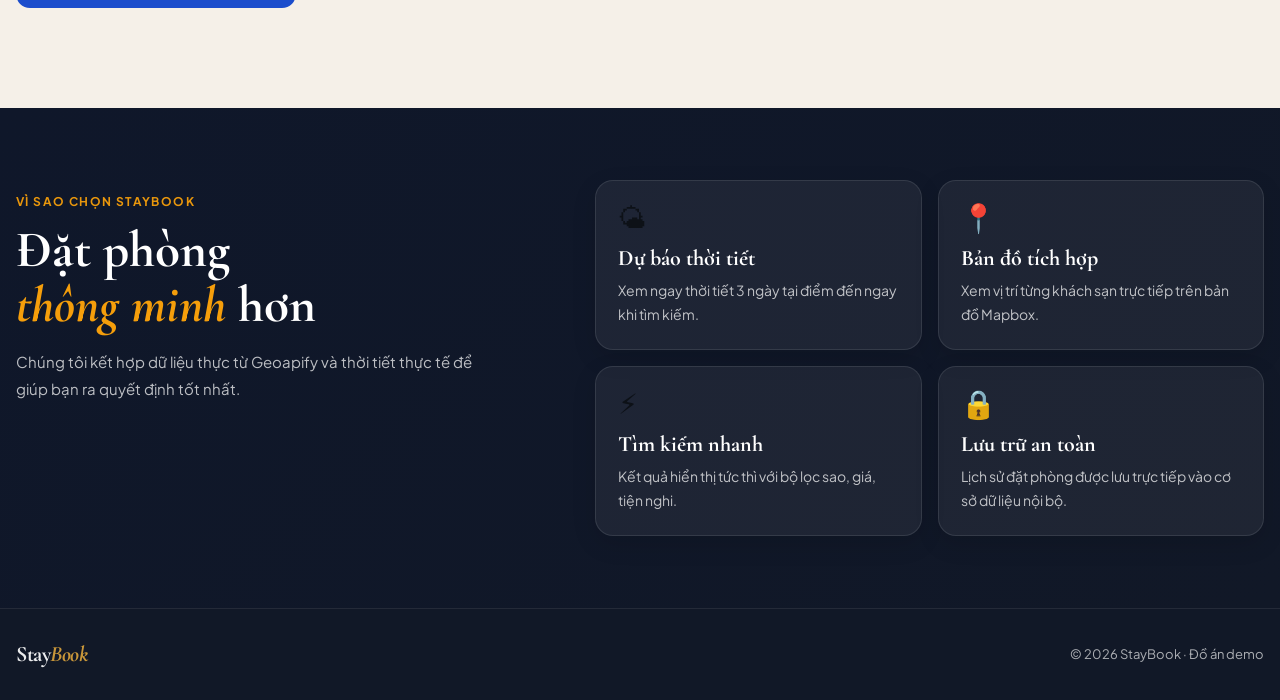
==== commit d4e39da0: "change flow" ====
--- a/templates/index.html
+++ b/templates/index.html
@@ -66,8 +66,9 @@
             </div>
         </div>
 
+
         <div class="widget">
-            <div class="widget-title">Ngân sách / đêm</div>
+            <div class="widget-title">Ngân sách tìm kiếm</div>
             <div class="range-labels">
                 <span id="budgetMin">₫0</span>
                 <span id="budgetMax">₫5.000.000+</span>
@@ -169,4 +170,4 @@
 
 <script src="/static/js/hotel.js?v=3"></script>
 </body>
-</html>+</html>
--- a/static/css/style.css
+++ b/static/css/style.css
@@ -457,6 +457,24 @@
   cursor: pointer;
 }
 
+.sidebar-text-input {
+  width: 100%;
+  height: 42px;
+  border: 1.5px solid var(--border);
+  border-radius: 10px;
+  padding: 0 12px;
+  font-size: 14px;
+  font-family: var(--font-body);
+  color: var(--text);
+  background: var(--white);
+}
+
+.sidebar-text-input:focus {
+  outline: none;
+  border-color: var(--primary);
+  box-shadow: 0 0 0 3px rgba(26, 86, 219, 0.1);
+}
+
 .apply-filter-btn {
   background: var(--primary);
   color: white;
@@ -1414,4 +1432,4 @@
     gap: 14px;
     font-size: 13px;
   }
-}+}
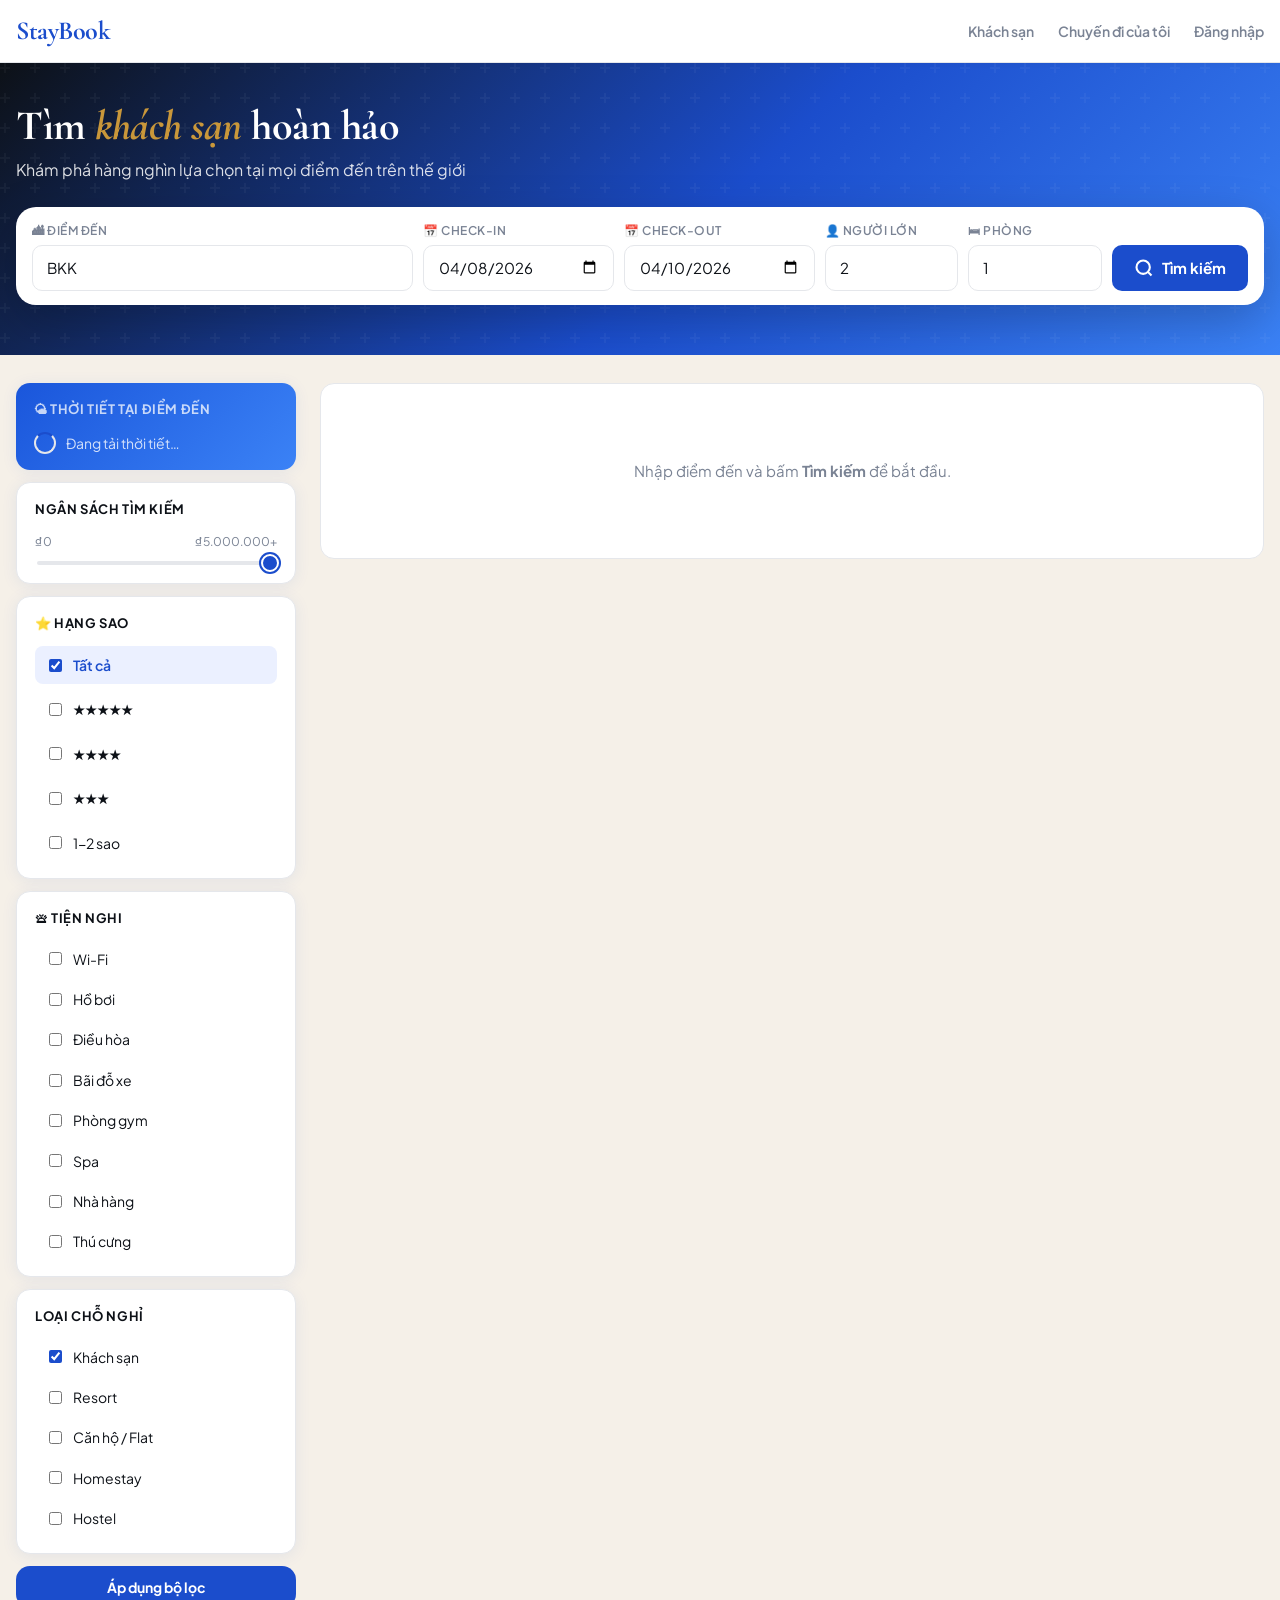
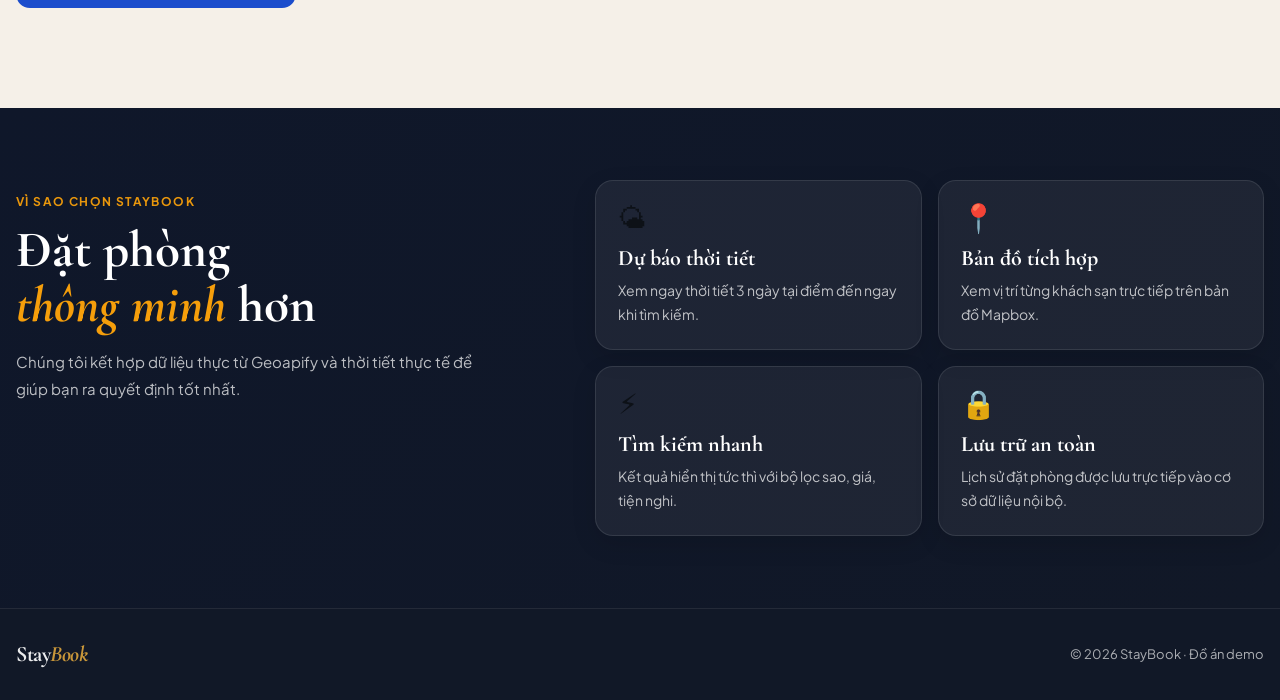
==== commit 9aeae130: "Merge branch 'main' of https://github.com/NTH24075/API_WEB_HOTEL into nhan" ====
--- a/templates/index.html
+++ b/templates/index.html
@@ -8,17 +8,16 @@
     <link rel="stylesheet" href="/static/css/style.css" />
 </head>
 <body data-page="hotel-list">
-
-<header class="topbar">
-    <div class="container topbar-inner">
-        <a class="brand" href="/">Stay<span>Book</span></a>
-        <nav class="topnav">
-            <a href="/" class="active">Khách sạn</a>
-            <a href="#">Chuyến đi của tôi</a>
-            <a href="#">Đăng nhập</a>
-        </nav>
-    </div>
-</header>
+    <header class="topbar">
+        <div class="container topbar-inner">
+            <div class="brand">StayBook</div>
+            <nav class="topnav">
+                <a href="/">Khách sạn</a>
+                <a href="#">Chuyến đi của tôi</a>
+                <a href="/auth-page">Đăng nhập</a>
+            </nav>
+        </div>
+    </header>
 
 <section class="search-hero">
     <div class="container">
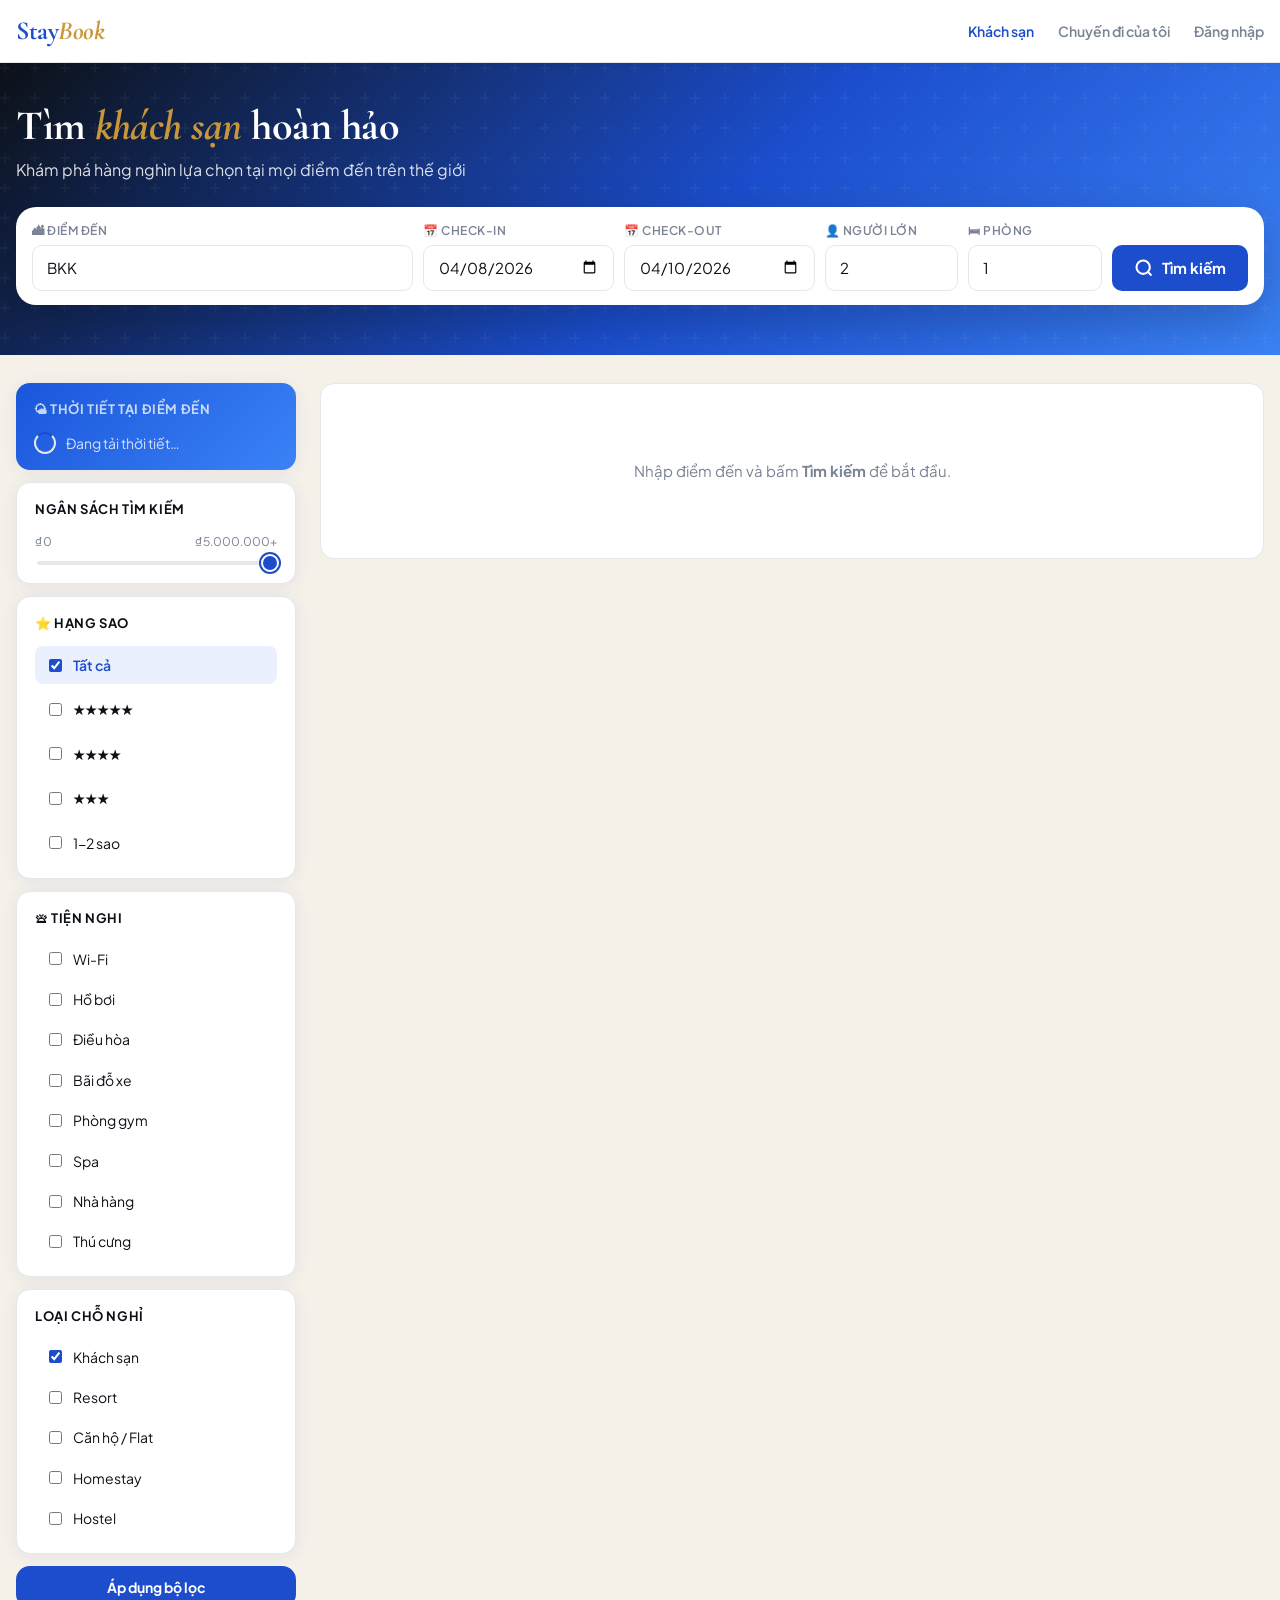
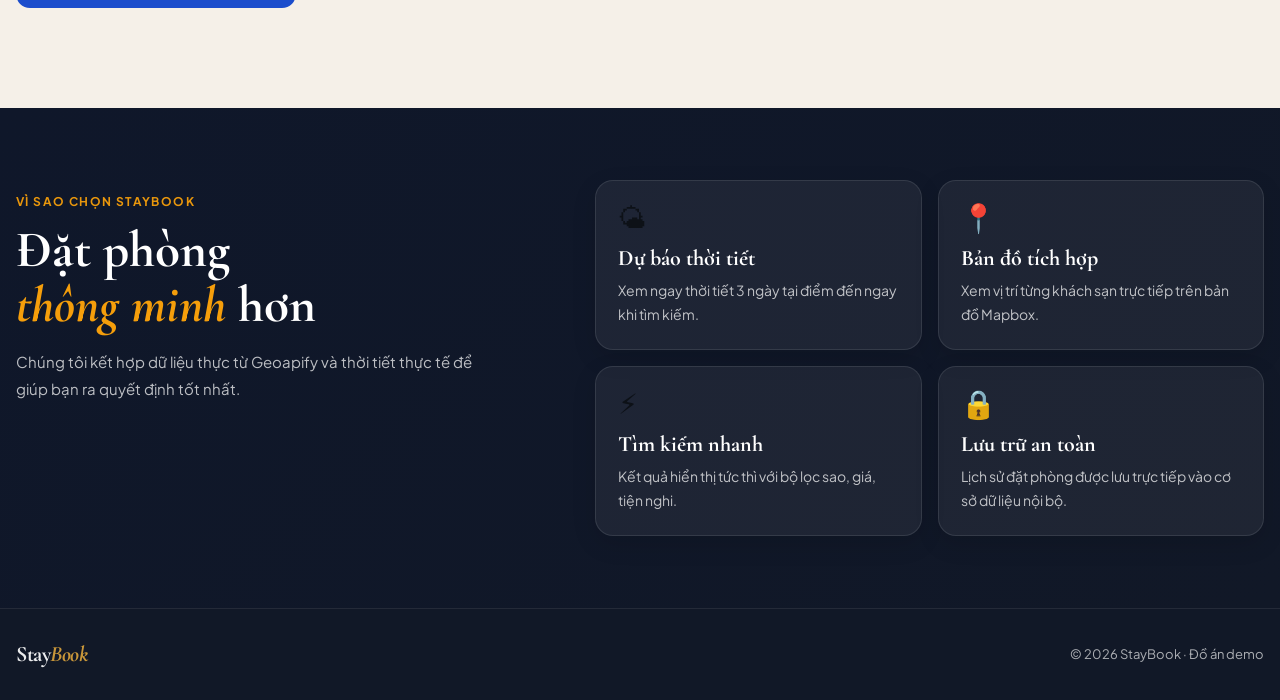
==== commit cad974b7: "Merge branch 'NTH' of https://github.com/NTH24075/API_WEB_HOTEL" ====
--- a/templates/index.html
+++ b/templates/index.html
@@ -8,16 +8,17 @@
     <link rel="stylesheet" href="/static/css/style.css" />
 </head>
 <body data-page="hotel-list">
-    <header class="topbar">
-        <div class="container topbar-inner">
-            <div class="brand">StayBook</div>
-            <nav class="topnav">
-                <a href="/">Khách sạn</a>
-                <a href="#">Chuyến đi của tôi</a>
-                <a href="/auth-page">Đăng nhập</a>
-            </nav>
-        </div>
-    </header>
+
+<header class="topbar">
+    <div class="container topbar-inner">
+        <a class="brand" href="/">Stay<span>Book</span></a>
+        <nav class="topnav">
+            <a href="/" class="active">Khách sạn</a>
+            <a href="#">Chuyến đi của tôi</a>
+            <a href="#">Đăng nhập</a>
+        </nav>
+    </div>
+</header>
 
 <section class="search-hero">
     <div class="container">
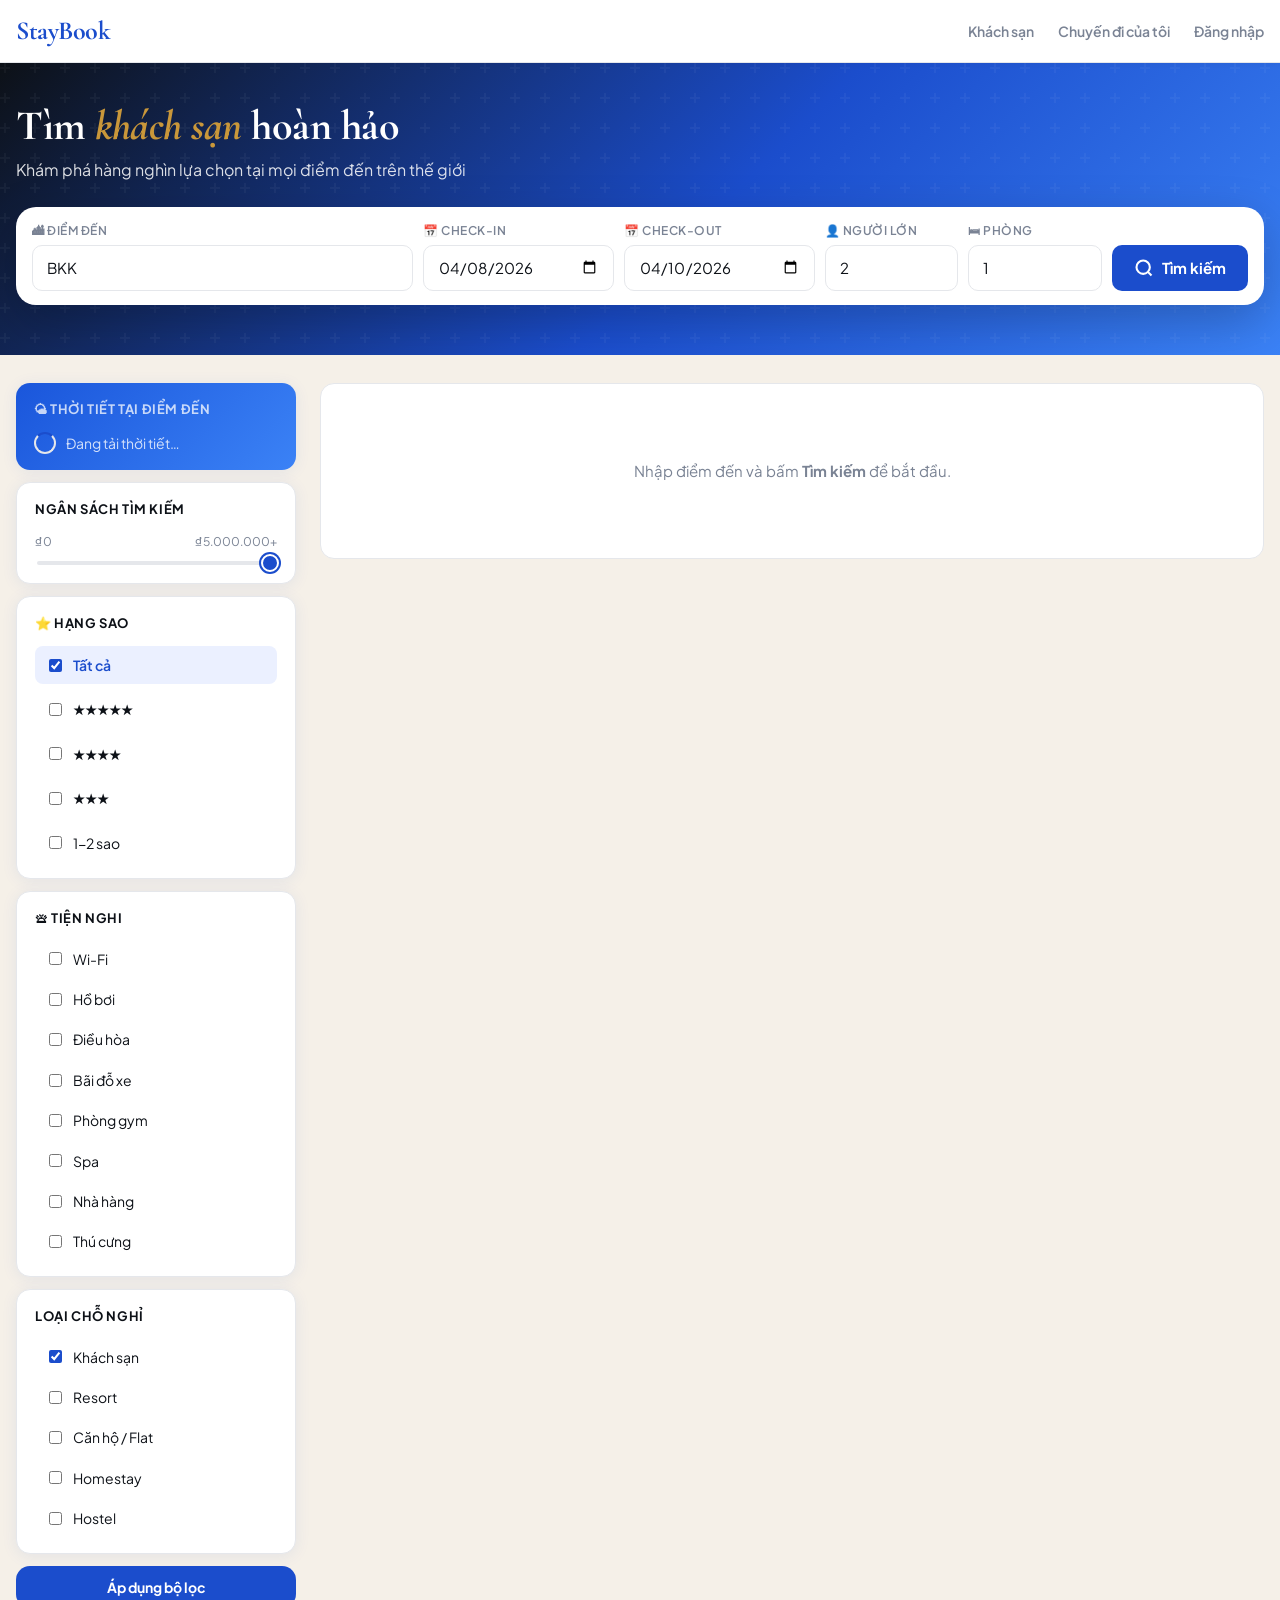
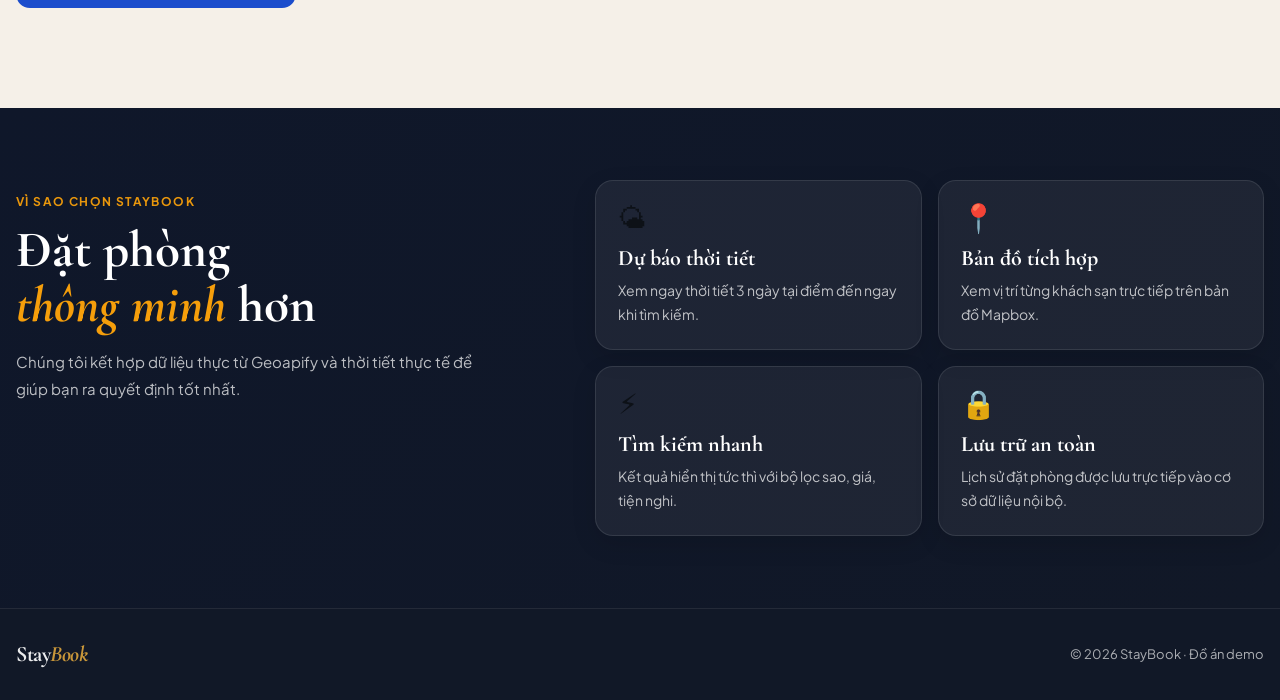
==== commit 63403872: "Merge pull request #8 from NTH24075/nhan Nhan" ====
--- a/templates/index.html
+++ b/templates/index.html
@@ -8,17 +8,16 @@
     <link rel="stylesheet" href="/static/css/style.css" />
 </head>
 <body data-page="hotel-list">
-
-<header class="topbar">
-    <div class="container topbar-inner">
-        <a class="brand" href="/">Stay<span>Book</span></a>
-        <nav class="topnav">
-            <a href="/" class="active">Khách sạn</a>
-            <a href="#">Chuyến đi của tôi</a>
-            <a href="#">Đăng nhập</a>
-        </nav>
-    </div>
-</header>
+    <header class="topbar">
+        <div class="container topbar-inner">
+            <div class="brand">StayBook</div>
+            <nav class="topnav">
+                <a href="/">Khách sạn</a>
+                <a href="#">Chuyến đi của tôi</a>
+                <a href="/auth-page">Đăng nhập</a>
+            </nav>
+        </div>
+    </header>
 
 <section class="search-hero">
     <div class="container">
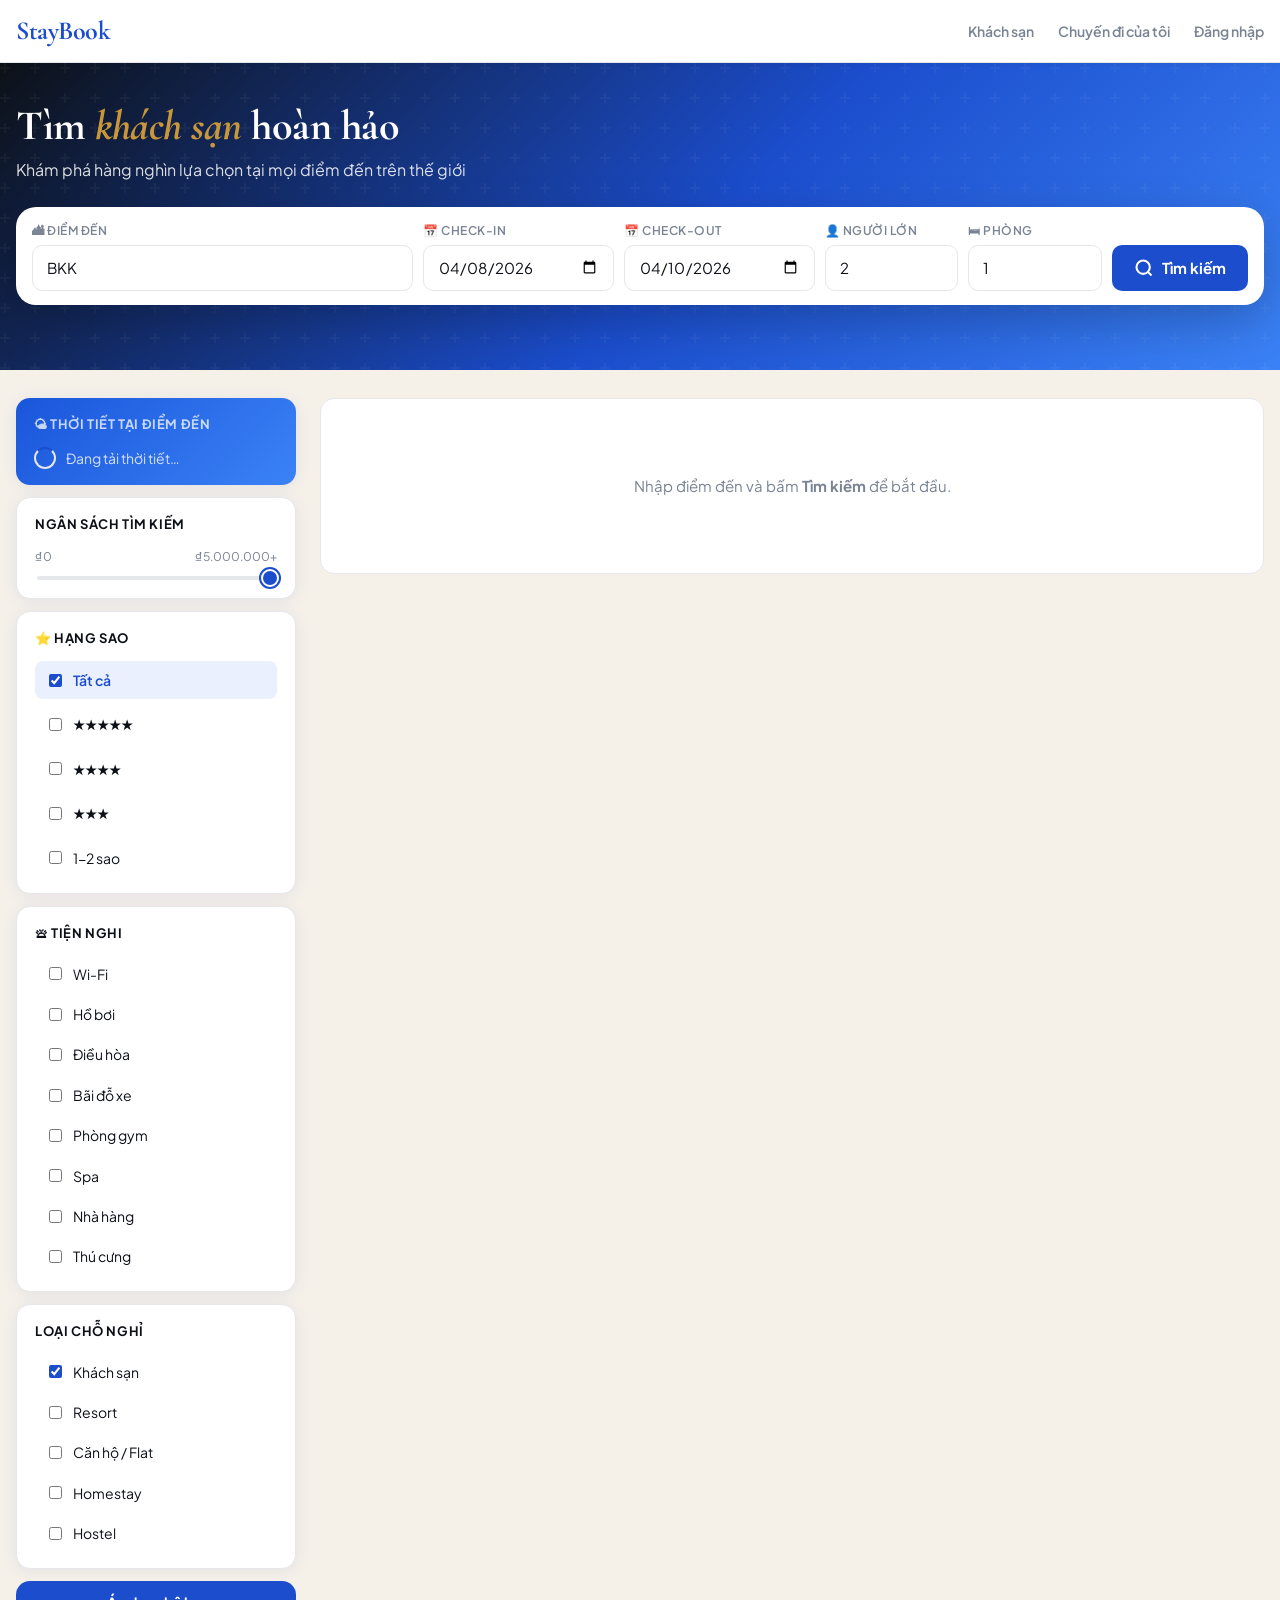
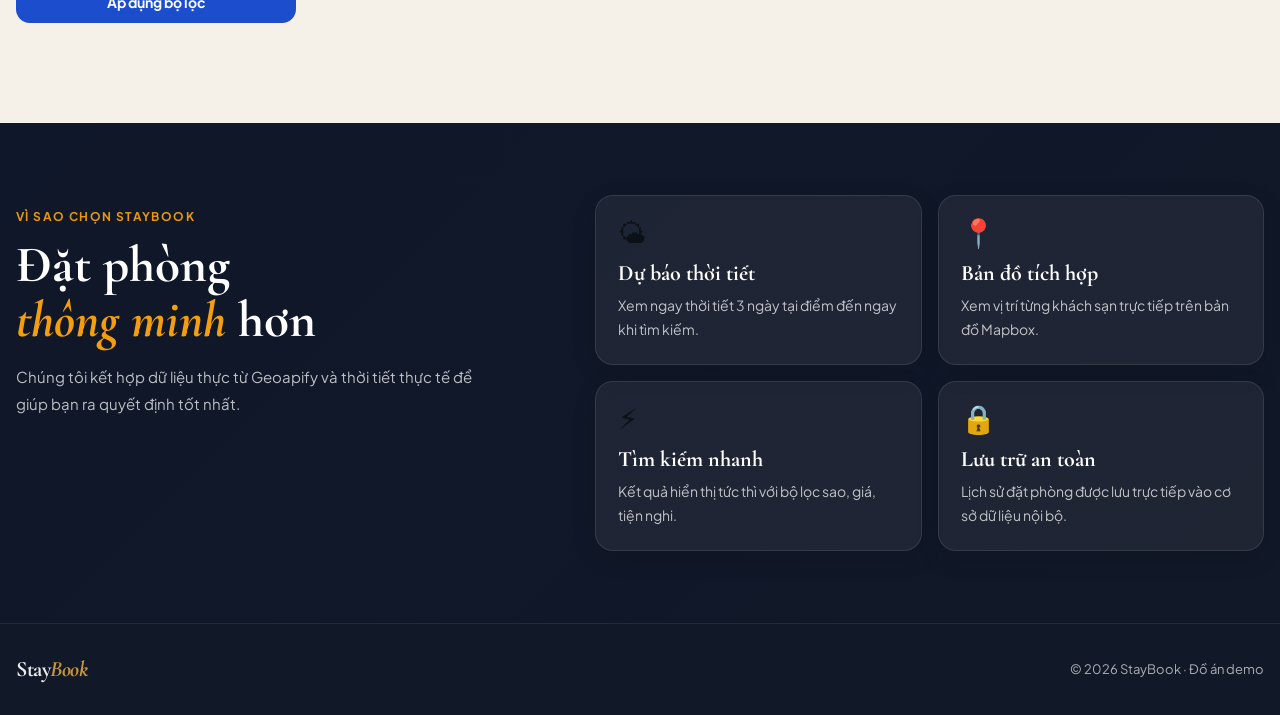
==== commit 764ac2f9: "fix home page" ====
--- a/templates/index.html
+++ b/templates/index.html
@@ -14,7 +14,7 @@
             <nav class="topnav">
                 <a href="/">Khách sạn</a>
                 <a href="#">Chuyến đi của tôi</a>
-                <a href="/auth-page">Đăng nhập</a>
+<a href="/">Đăng nhập</a>
             </nav>
         </div>
     </header>
@@ -26,7 +26,7 @@
             <p>Khám phá hàng nghìn lựa chọn tại mọi điểm đến trên thế giới</p>
         </div>
 
-        <div class="search-panel">
+        <form class="search-panel" id="searchForm">
             <div class="field field-city">
                 <label>🏙 Điểm đến</label>
                 <input id="cityCode" value="BKK" placeholder="Ví dụ: BKK, HAN, SGN, PAR…" />
@@ -47,11 +47,11 @@
                 <label>🛏 Phòng</label>
                 <input id="rooms" type="number" min="1" max="9" value="1" />
             </div>
-            <button id="searchBtn" class="search-btn">
+            <button id="searchBtn" class="search-btn" type="submit">
                 <svg width="20" height="20" viewBox="0 0 24 24" fill="none" stroke="currentColor" stroke-width="2.5"><circle cx="11" cy="11" r="8"/><path d="m21 21-4.35-4.35"/></svg>
                 Tìm kiếm
             </button>
-        </div>
+        </form>
     </div>
 </section>
 
